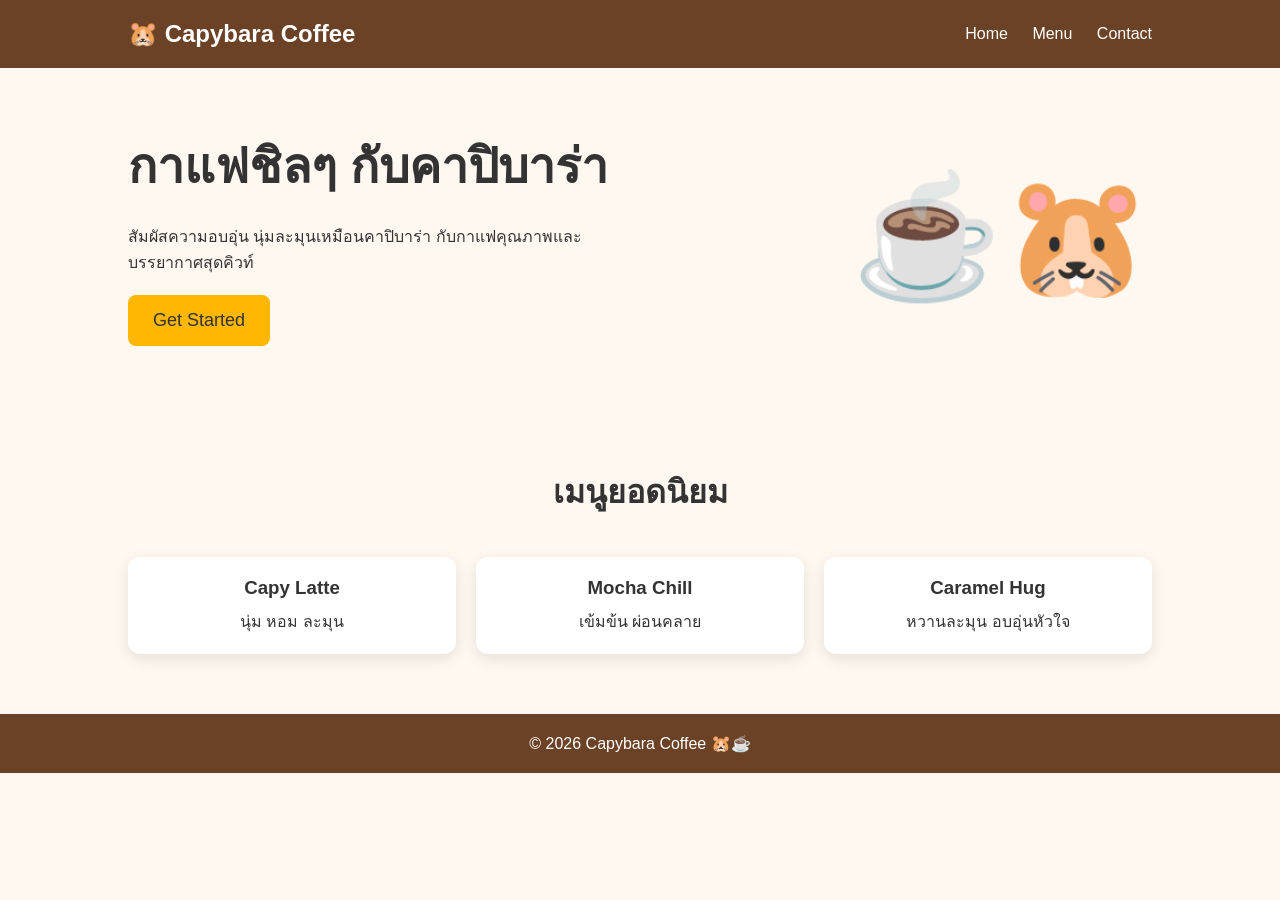
==== 08_my-landing-page/index.html @ ebf1319b "add homework tailwind" ====
<!doctype html>
<html lang="th">
  <head>
    <meta charset="UTF-8" />
    <meta name="viewport" content="width=device-width, initial-scale=1.0" />
    <title>Capybara Coffee</title>
    <style>
      * {
        margin: 0;
        padding: 0;
        box-sizing: border-box;
        font-family: "Segoe UI", sans-serif;
      }

      body {
        background: #fff8f0;
        color: #333;
      }

      header {
        display: flex;
        justify-content: space-between;
        align-items: center;
        padding: 20px 10%;
        background: #6b4226;
        color: white;
      }

      .logo {
        font-size: 24px;
        font-weight: bold;
      }

      nav a {
        margin-left: 20px;
        text-decoration: none;
        color: white;
        font-weight: 500;
      }

      .hero {
        display: flex;
        align-items: center;
        justify-content: space-between;
        padding: 60px 10%;
        flex-wrap: wrap;
      }

      .hero-text {
        max-width: 500px;
      }

      .hero-text h1 {
        font-size: 48px;
        margin-bottom: 20px;
      }

      .hero-text p {
        margin-bottom: 20px;
        line-height: 1.6;
      }

      .cta-btn {
        background: #ffb703;
        color: #333;
        padding: 15px 25px;
        border: none;
        border-radius: 8px;
        font-size: 18px;
        cursor: pointer;
        transition: 0.3s;
        text-decoration: none;
        display: inline-block;
      }

      .cta-btn:hover {
        background: #fb8500;
        color: white;
      }

      .hero-img {
        font-size: 120px;
      }

      .menu {
        padding: 60px 10%;
        text-align: center;
      }

      .menu h2 {
        margin-bottom: 40px;
        font-size: 32px;
      }

      .menu-grid {
        display: grid;
        grid-template-columns: repeat(auto-fit, minmax(200px, 1fr));
        gap: 20px;
      }

      .card {
        background: white;
        padding: 20px;
        border-radius: 12px;
        box-shadow: 0 5px 15px rgba(0, 0, 0, 0.1);
      }

      .card h3 {
        margin-bottom: 10px;
      }

      footer {
        text-align: center;
        padding: 20px;
        background: #6b4226;
        color: white;
      }

      @media (max-width: 768px) {
        .hero {
          text-align: center;
        }

        .hero-text h1 {
          font-size: 36px;
        }

        .hero-img {
          margin-top: 20px;
        }
      }
    </style>
  </head>
  <body>
    <header>
      <div class="logo">🐹 Capybara Coffee</div>
      <nav>
        <a href="#">Home</a>
        <a href="#">Menu</a>
        <a href="#">Contact</a>
      </nav>
    </header>

    <section class="hero">
      <div class="hero-text">
        <h1>กาแฟชิลๆ กับคาปิบาร่า</h1>
        <p>
          สัมผัสความอบอุ่น นุ่มละมุนเหมือนคาปิบาร่า
          กับกาแฟคุณภาพและบรรยากาศสุดคิวท์
        </p>
        <a href="#" class="cta-btn">Get Started</a>
      </div>
      <div class="hero-img">☕🐹</div>
    </section>

    <section class="menu">
      <h2>เมนูยอดนิยม</h2>
      <div class="menu-grid">
        <div class="card">
          <h3>Capy Latte</h3>
          <p>นุ่ม หอม ละมุน</p>
        </div>
        <div class="card">
          <h3>Mocha Chill</h3>
          <p>เข้มข้น ผ่อนคลาย</p>
        </div>
        <div class="card">
          <h3>Caramel Hug</h3>
          <p>หวานละมุน อบอุ่นหัวใจ</p>
        </div>
      </div>
    </section>

    <footer>© 2026 Capybara Coffee 🐹☕</footer>
  </body>
</html>
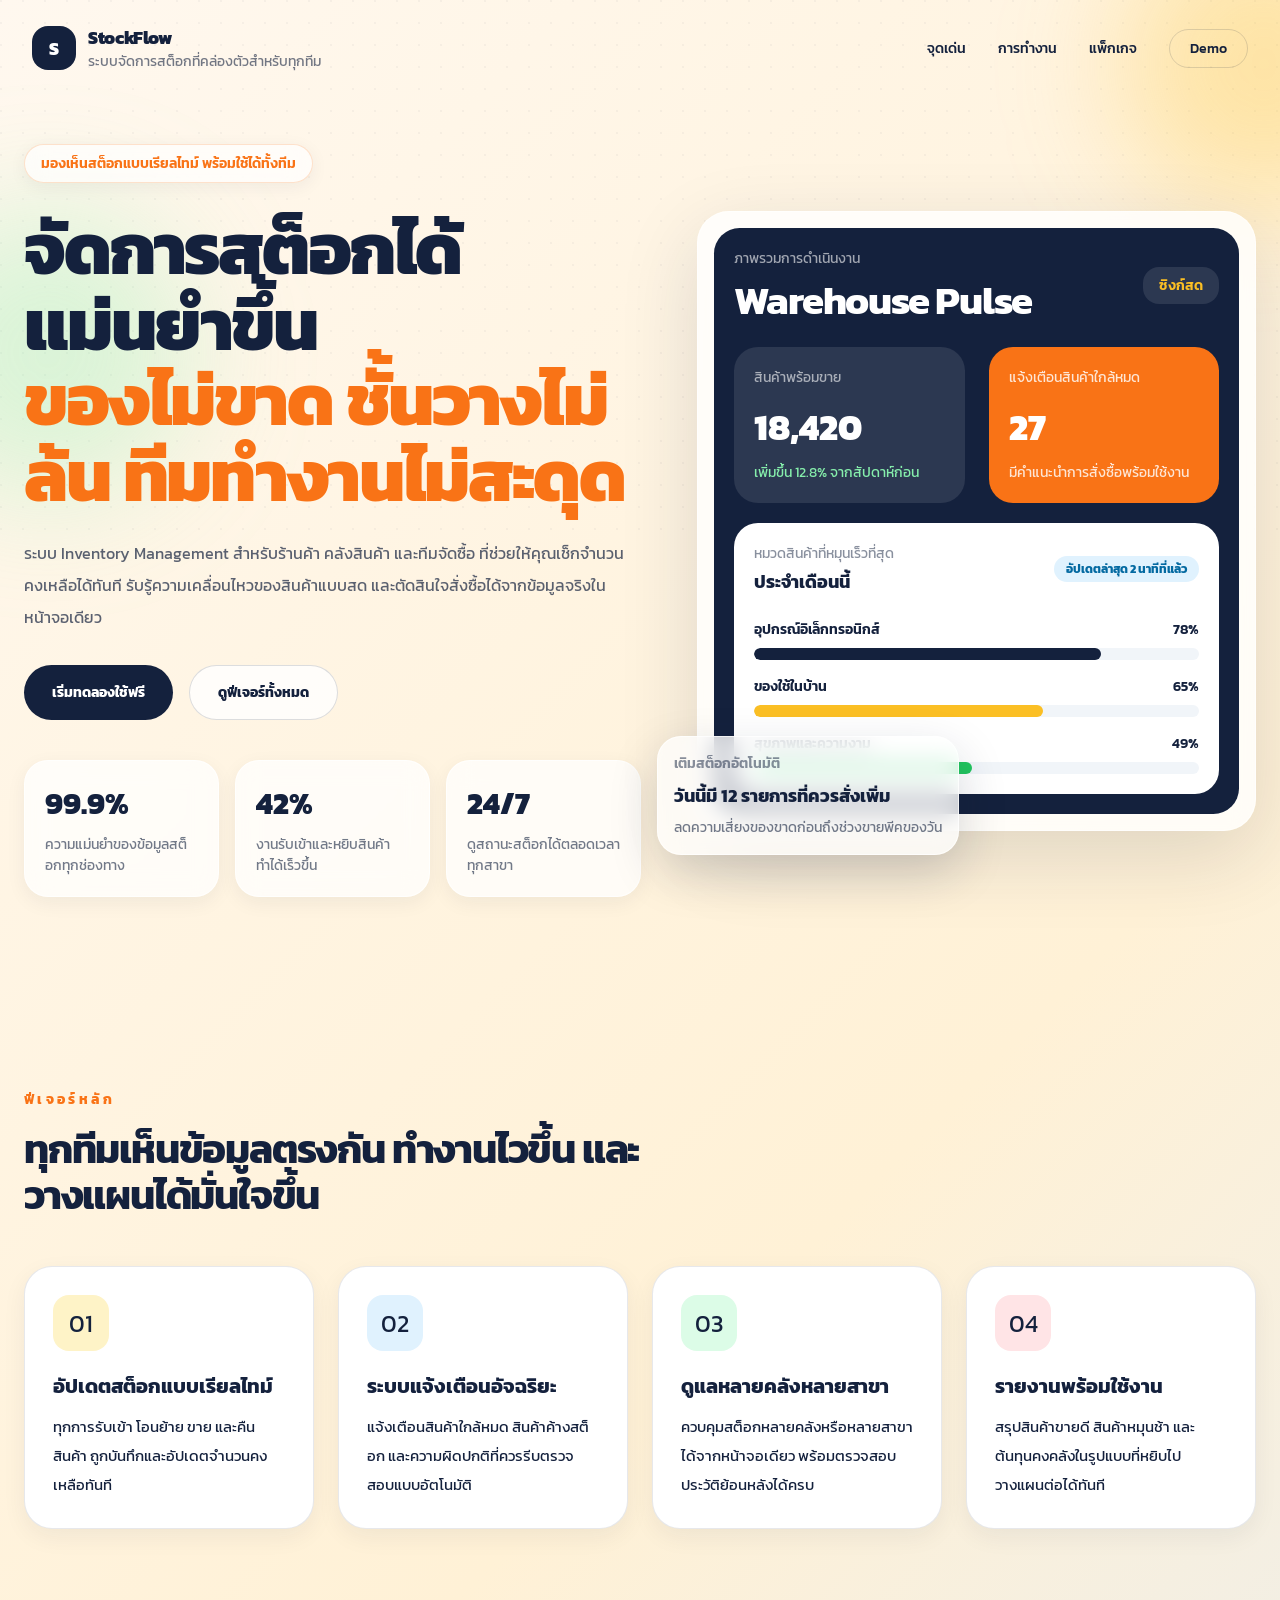
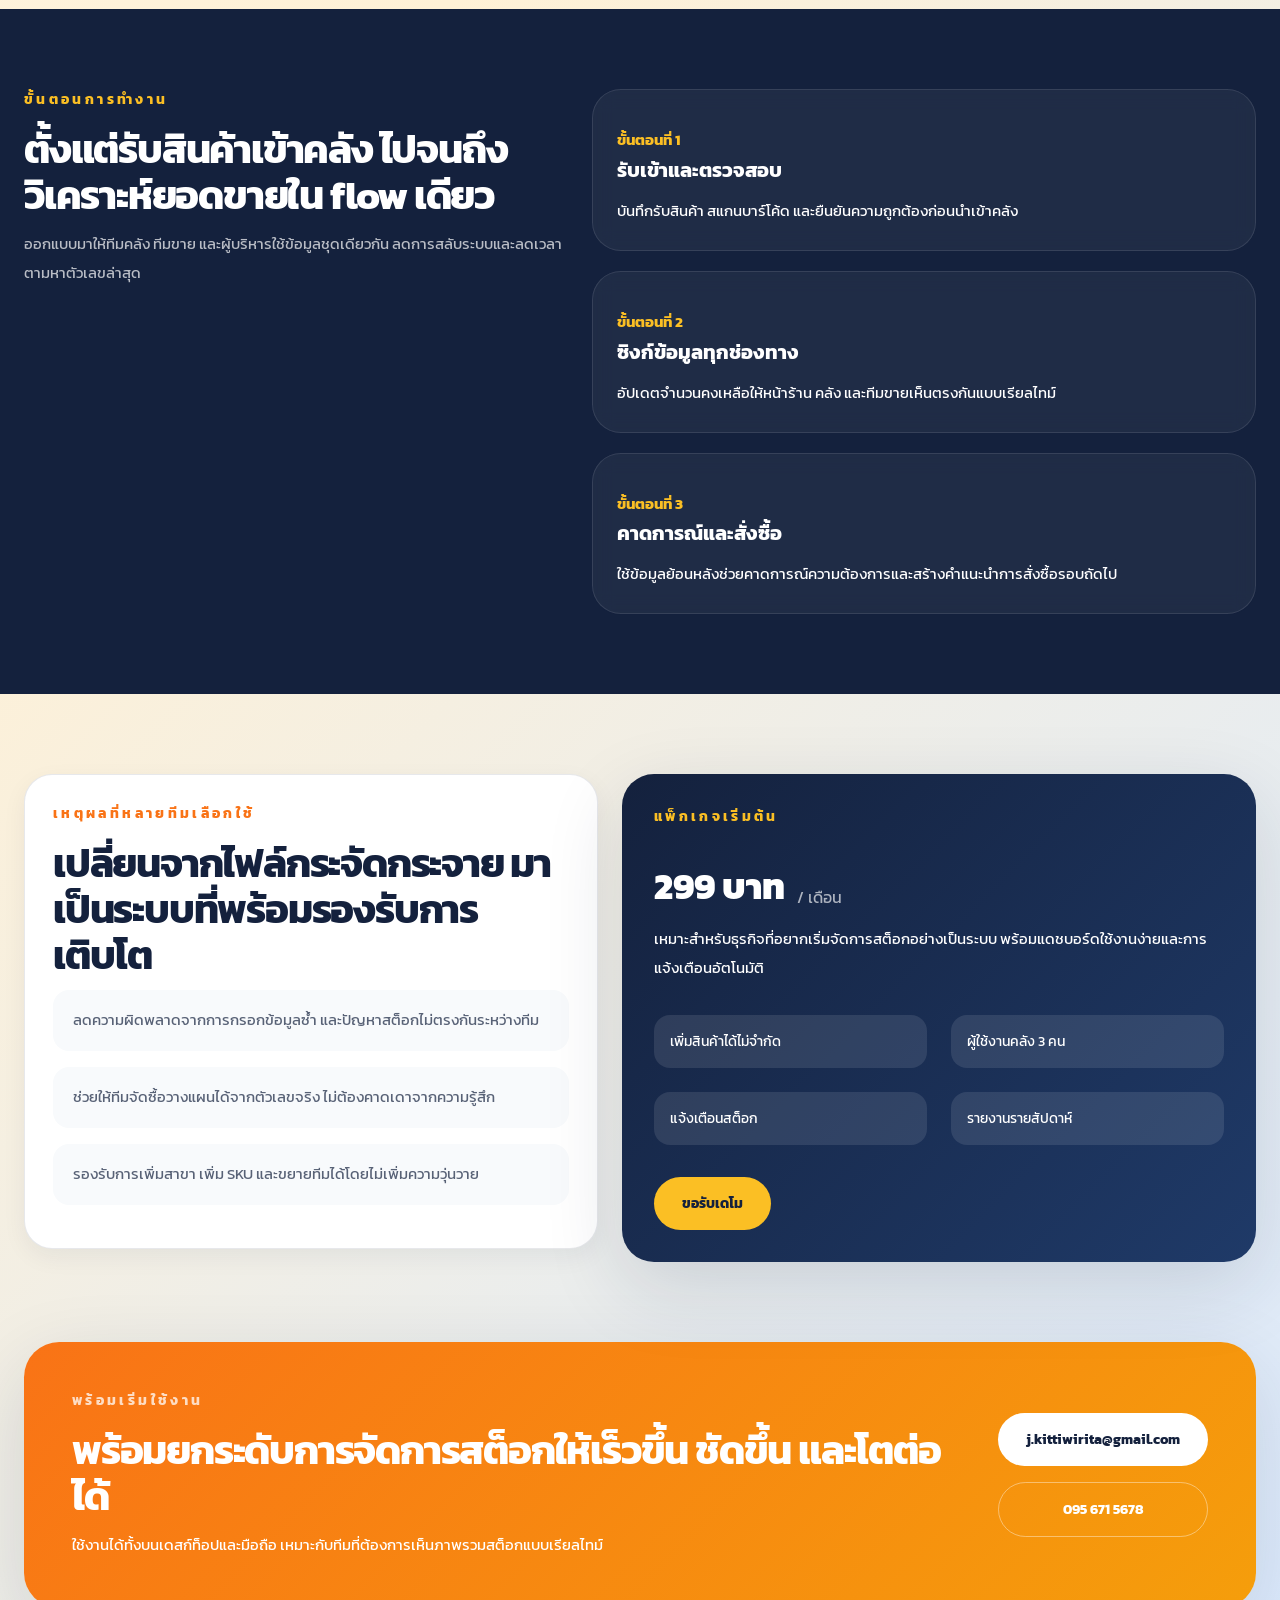
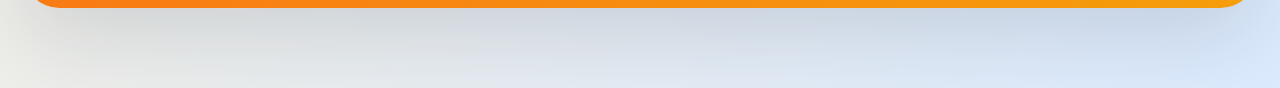
==== commit 0687a4d2: "edit files" ====
--- a/08_my-landing-page/index.html
+++ b/08_my-landing-page/index.html
@@ -1,176 +1,318 @@
-<!doctype html>
+﻿<!doctype html>
 <html lang="th">
   <head>
     <meta charset="UTF-8" />
     <meta name="viewport" content="width=device-width, initial-scale=1.0" />
-    <title>Capybara Coffee</title>
-    <style>
-      * {
-        margin: 0;
-        padding: 0;
-        box-sizing: border-box;
-        font-family: "Segoe UI", sans-serif;
-      }
-
-      body {
-        background: #fff8f0;
-        color: #333;
-      }
-
-      header {
-        display: flex;
-        justify-content: space-between;
-        align-items: center;
-        padding: 20px 10%;
-        background: #6b4226;
-        color: white;
-      }
-
-      .logo {
-        font-size: 24px;
-        font-weight: bold;
-      }
-
-      nav a {
-        margin-left: 20px;
-        text-decoration: none;
-        color: white;
-        font-weight: 500;
-      }
-
-      .hero {
-        display: flex;
-        align-items: center;
-        justify-content: space-between;
-        padding: 60px 10%;
-        flex-wrap: wrap;
-      }
-
-      .hero-text {
-        max-width: 500px;
-      }
-
-      .hero-text h1 {
-        font-size: 48px;
-        margin-bottom: 20px;
-      }
-
-      .hero-text p {
-        margin-bottom: 20px;
-        line-height: 1.6;
-      }
-
-      .cta-btn {
-        background: #ffb703;
-        color: #333;
-        padding: 15px 25px;
-        border: none;
-        border-radius: 8px;
-        font-size: 18px;
-        cursor: pointer;
-        transition: 0.3s;
-        text-decoration: none;
-        display: inline-block;
-      }
-
-      .cta-btn:hover {
-        background: #fb8500;
-        color: white;
-      }
-
-      .hero-img {
-        font-size: 120px;
-      }
-
-      .menu {
-        padding: 60px 10%;
-        text-align: center;
-      }
-
-      .menu h2 {
-        margin-bottom: 40px;
-        font-size: 32px;
-      }
-
-      .menu-grid {
-        display: grid;
-        grid-template-columns: repeat(auto-fit, minmax(200px, 1fr));
-        gap: 20px;
-      }
-
-      .card {
-        background: white;
-        padding: 20px;
-        border-radius: 12px;
-        box-shadow: 0 5px 15px rgba(0, 0, 0, 0.1);
-      }
-
-      .card h3 {
-        margin-bottom: 10px;
-      }
-
-      footer {
-        text-align: center;
-        padding: 20px;
-        background: #6b4226;
-        color: white;
-      }
-
-      @media (max-width: 768px) {
-        .hero {
-          text-align: center;
-        }
-
-        .hero-text h1 {
-          font-size: 36px;
-        }
-
-        .hero-img {
-          margin-top: 20px;
-        }
-      }
-    </style>
+    <title>StockFlow</title>
+    <link rel="preconnect" href="https://fonts.googleapis.com" />
+    <link rel="preconnect" href="https://fonts.gstatic.com" crossorigin />
+    <link
+      href="https://fonts.googleapis.com/css2?family=Kanit:wght@300;400;500;600;700;800&display=swap"
+      rel="stylesheet"
+    />
+    <link rel="stylesheet" href="css.css" />
   </head>
   <body>
-    <header>
-      <div class="logo">🐹 Capybara Coffee</div>
-      <nav>
-        <a href="#">Home</a>
-        <a href="#">Menu</a>
-        <a href="#">Contact</a>
-      </nav>
-    </header>
-
-    <section class="hero">
-      <div class="hero-text">
-        <h1>กาแฟชิลๆ กับคาปิบาร่า</h1>
-        <p>
-          สัมผัสความอบอุ่น นุ่มละมุนเหมือนคาปิบาร่า
-          กับกาแฟคุณภาพและบรรยากาศสุดคิวท์
-        </p>
-        <a href="#" class="cta-btn">Get Started</a>
-      </div>
-      <div class="hero-img">☕🐹</div>
-    </section>
-
-    <section class="menu">
-      <h2>เมนูยอดนิยม</h2>
-      <div class="menu-grid">
-        <div class="card">
-          <h3>Capy Latte</h3>
-          <p>นุ่ม หอม ละมุน</p>
+    <div class="page-shell">
+      <div class="bg-gradient"></div>
+      <div class="bg-grid"></div>
+      <div class="bg-orb bg-orb-right"></div>
+      <div class="bg-orb bg-orb-left"></div>
+
+      <header class="site-header container">
+        <div class="brand">
+          <div class="brand-mark">S</div>
+          <div>
+            <p class="brand-name">StockFlow</p>
+            <p class="brand-tagline">ระบบจัดการสต็อกที่คล่องตัวสำหรับทุกทีม</p>
+          </div>
         </div>
-        <div class="card">
-          <h3>Mocha Chill</h3>
-          <p>เข้มข้น ผ่อนคลาย</p>
-        </div>
-        <div class="card">
-          <h3>Caramel Hug</h3>
-          <p>หวานละมุน อบอุ่นหัวใจ</p>
-        </div>
-      </div>
-    </section>
-
-    <footer>© 2026 Capybara Coffee 🐹☕</footer>
+
+        <nav class="main-nav">
+          <a href="#features">จุดเด่น</a>
+          <a href="#workflow">การทำงาน</a>
+          <a href="#pricing">แพ็กเกจ</a>
+          <a class="nav-button" href="#contact">Demo</a>
+        </nav>
+      </header>
+
+      <main>
+        <section class="hero container">
+          <div class="hero-copy">
+            <span class="eyebrow"
+              >มองเห็นสต็อกแบบเรียลไทม์ พร้อมใช้ได้ทั้งทีม</span
+            >
+            <h1>
+              จัดการสต็อกได้แม่นยำขึ้น
+              <span>ของไม่ขาด ชั้นวางไม่ล้น ทีมทำงานไม่สะดุด</span>
+            </h1>
+            <p class="hero-text">
+              ระบบ Inventory Management สำหรับร้านค้า คลังสินค้า และทีมจัดซื้อ
+              ที่ช่วยให้คุณเช็กจำนวนคงเหลือได้ทันที
+              รับรู้ความเคลื่อนไหวของสินค้าแบบสด
+              และตัดสินใจสั่งซื้อได้จากข้อมูลจริงในหน้าจอเดียว
+            </p>
+
+            <div class="hero-actions">
+              <a class="button button-primary" href="#contact"
+                >เริ่มทดลองใช้ฟรี</a
+              >
+              <a class="button button-secondary" href="#features"
+                >ดูฟีเจอร์ทั้งหมด</a
+              >
+            </div>
+
+            <div class="stats-grid">
+              <article class="stat-card">
+                <p class="stat-number">99.9%</p>
+                <p class="stat-label">ความแม่นยำของข้อมูลสต็อกทุกช่องทาง</p>
+              </article>
+              <article class="stat-card">
+                <p class="stat-number">42%</p>
+                <p class="stat-label">งานรับเข้าและหยิบสินค้าทำได้เร็วขึ้น</p>
+              </article>
+              <article class="stat-card">
+                <p class="stat-number">24/7</p>
+                <p class="stat-label">ดูสถานะสต็อกได้ตลอดเวลาทุกสาขา</p>
+              </article>
+            </div>
+          </div>
+
+          <div class="hero-visual">
+            <div class="dashboard-frame">
+              <div class="dashboard-panel">
+                <div class="panel-header">
+                  <div>
+                    <p class="panel-label">ภาพรวมการดำเนินงาน</p>
+                    <h2>Warehouse Pulse</h2>
+                  </div>
+                  <div class="live-badge">ซิงก์สด</div>
+                </div>
+
+                <div class="summary-grid">
+                  <article class="summary-card summary-card-dark">
+                    <p class="panel-label">สินค้าพร้อมขาย</p>
+                    <p class="summary-number">18,420</p>
+                    <p class="summary-note is-positive">
+                      เพิ่มขึ้น 12.8% จากสัปดาห์ก่อน
+                    </p>
+                  </article>
+                  <article class="summary-card summary-card-alert">
+                    <p class="panel-label alert-text">แจ้งเตือนสินค้าใกล้หมด</p>
+                    <p class="summary-number">27</p>
+                    <p class="summary-note alert-text">
+                      มีคำแนะนำการสั่งซื้อพร้อมใช้งาน
+                    </p>
+                  </article>
+                </div>
+
+                <div class="category-card">
+                  <div class="panel-header">
+                    <div>
+                      <p class="category-label">หมวดสินค้าที่หมุนเร็วที่สุด</p>
+                      <p class="category-title">ประจำเดือนนี้</p>
+                    </div>
+                    <span class="mini-badge">อัปเดตล่าสุด 2 นาทีที่แล้ว</span>
+                  </div>
+
+                  <div class="progress-list">
+                    <div class="progress-item">
+                      <div class="progress-meta">
+                        <span>อุปกรณ์อิเล็กทรอนิกส์</span>
+                        <span>78%</span>
+                      </div>
+                      <div class="progress-track">
+                        <div class="progress-fill fill-78"></div>
+                      </div>
+                    </div>
+                    <div class="progress-item">
+                      <div class="progress-meta">
+                        <span>ของใช้ในบ้าน</span>
+                        <span>65%</span>
+                      </div>
+                      <div class="progress-track">
+                        <div class="progress-fill fill-65 fill-amber"></div>
+                      </div>
+                    </div>
+                    <div class="progress-item">
+                      <div class="progress-meta">
+                        <span>สุขภาพและความงาม</span>
+                        <span>49%</span>
+                      </div>
+                      <div class="progress-track">
+                        <div class="progress-fill fill-49 fill-green"></div>
+                      </div>
+                    </div>
+                  </div>
+                </div>
+              </div>
+            </div>
+
+            <div class="floating-card">
+              <p class="floating-label">เติมสต็อกอัตโนมัติ</p>
+              <p class="floating-title">วันนี้มี 12 รายการที่ควรสั่งเพิ่ม</p>
+              <p class="floating-text">
+                ลดความเสี่ยงของขาดก่อนถึงช่วงขายพีคของวัน
+              </p>
+            </div>
+          </div>
+        </section>
+
+        <section id="features" class="section container">
+          <div class="section-head">
+            <p class="section-kicker">ฟีเจอร์หลัก</p>
+            <h2>ทุกทีมเห็นข้อมูลตรงกัน ทำงานไวขึ้น และวางแผนได้มั่นใจขึ้น</h2>
+          </div>
+
+          <div class="feature-grid">
+            <article class="feature-card">
+              <div class="feature-icon icon-amber">01</div>
+              <h3>อัปเดตสต็อกแบบเรียลไทม์</h3>
+              <p>
+                ทุกการรับเข้า โอนย้าย ขาย และคืนสินค้า
+                ถูกบันทึกและอัปเดตจำนวนคงเหลือทันที
+              </p>
+            </article>
+            <article class="feature-card">
+              <div class="feature-icon icon-sky">02</div>
+              <h3>ระบบแจ้งเตือนอัจฉริยะ</h3>
+              <p>
+                แจ้งเตือนสินค้าใกล้หมด สินค้าค้างสต็อก
+                และความผิดปกติที่ควรรีบตรวจสอบแบบอัตโนมัติ
+              </p>
+            </article>
+            <article class="feature-card">
+              <div class="feature-icon icon-green">03</div>
+              <h3>ดูแลหลายคลังหลายสาขา</h3>
+              <p>
+                ควบคุมสต็อกหลายคลังหรือหลายสาขาได้จากหน้าจอเดียว
+                พร้อมตรวจสอบประวัติย้อนหลังได้ครบ
+              </p>
+            </article>
+            <article class="feature-card">
+              <div class="feature-icon icon-rose">04</div>
+              <h3>รายงานพร้อมใช้งาน</h3>
+              <p>
+                สรุปสินค้าขายดี สินค้าหมุนช้า
+                และต้นทุนคงคลังในรูปแบบที่หยิบไปวางแผนต่อได้ทันที
+              </p>
+            </article>
+          </div>
+        </section>
+
+        <section id="workflow" class="section section-dark">
+          <div class="container workflow-grid">
+            <div class="section-head dark-head">
+              <p class="section-kicker gold-text">ขั้นตอนการทำงาน</p>
+              <h2>
+                ตั้งแต่รับสินค้าเข้าคลัง ไปจนถึงวิเคราะห์ยอดขายใน flow เดียว
+              </h2>
+              <p class="section-description">
+                ออกแบบมาให้ทีมคลัง ทีมขาย และผู้บริหารใช้ข้อมูลชุดเดียวกัน
+                ลดการสลับระบบและลดเวลาตามหาตัวเลขล่าสุด
+              </p>
+            </div>
+
+            <div class="workflow-list">
+              <article class="workflow-card">
+                <p class="workflow-step">ขั้นตอนที่ 1</p>
+                <h3>รับเข้าและตรวจสอบ</h3>
+                <p>
+                  บันทึกรับสินค้า สแกนบาร์โค้ด
+                  และยืนยันความถูกต้องก่อนนำเข้าคลัง
+                </p>
+              </article>
+              <article class="workflow-card">
+                <p class="workflow-step">ขั้นตอนที่ 2</p>
+                <h3>ซิงก์ข้อมูลทุกช่องทาง</h3>
+                <p>
+                  อัปเดตจำนวนคงเหลือให้หน้าร้าน คลัง
+                  และทีมขายเห็นตรงกันแบบเรียลไทม์
+                </p>
+              </article>
+              <article class="workflow-card">
+                <p class="workflow-step">ขั้นตอนที่ 3</p>
+                <h3>คาดการณ์และสั่งซื้อ</h3>
+                <p>
+                  ใช้ข้อมูลย้อนหลังช่วยคาดการณ์ความต้องการและสร้างคำแนะนำการสั่งซื้อรอบถัดไป
+                </p>
+              </article>
+            </div>
+          </div>
+        </section>
+
+        <section id="pricing" class="section container">
+          <div class="pricing-grid">
+            <article class="benefit-card">
+              <p class="section-kicker">เหตุผลที่หลายทีมเลือกใช้</p>
+              <h2>
+                เปลี่ยนจากไฟล์กระจัดกระจาย มาเป็นระบบที่พร้อมรองรับการเติบโต
+              </h2>
+              <ul class="benefit-list">
+                <li>
+                  ลดความผิดพลาดจากการกรอกข้อมูลซ้ำ
+                  และปัญหาสต็อกไม่ตรงกันระหว่างทีม
+                </li>
+                <li>
+                  ช่วยให้ทีมจัดซื้อวางแผนได้จากตัวเลขจริง
+                  ไม่ต้องคาดเดาจากความรู้สึก
+                </li>
+                <li>
+                  รองรับการเพิ่มสาขา เพิ่ม SKU
+                  และขยายทีมได้โดยไม่เพิ่มความวุ่นวาย
+                </li>
+              </ul>
+            </article>
+
+            <article class="plan-card">
+              <p class="section-kicker gold-text">แพ็กเกจเริ่มต้น</p>
+              <div class="price-row">
+                <span class="price">299 บาท</span>
+                <span class="price-unit">/ เดือน</span>
+              </div>
+              <p class="plan-text">
+                เหมาะสำหรับธุรกิจที่อยากเริ่มจัดการสต็อกอย่างเป็นระบบ
+                พร้อมแดชบอร์ดใช้งานง่ายและการแจ้งเตือนอัตโนมัติ
+              </p>
+
+              <div class="plan-grid">
+                <div class="plan-item">เพิ่มสินค้าได้ไม่จำกัด</div>
+                <div class="plan-item">ผู้ใช้งานคลัง 3 คน</div>
+                <div class="plan-item">แจ้งเตือนสต็อก</div>
+                <div class="plan-item">รายงานรายสัปดาห์</div>
+              </div>
+
+              <a class="button button-gold" href="#contact">ขอรับเดโม</a>
+            </article>
+          </div>
+        </section>
+
+        <section id="contact" class="contact-section container">
+          <div class="contact-card">
+            <div>
+              <p class="section-kicker light-kicker">พร้อมเริ่มใช้งาน</p>
+              <h2>พร้อมยกระดับการจัดการสต็อกให้เร็วขึ้น ชัดขึ้น และโตต่อได้</h2>
+              <p class="contact-text">
+                ใช้งานได้ทั้งบนเดสก์ท็อปและมือถือ
+                เหมาะกับทีมที่ต้องการเห็นภาพรวมสต็อกแบบเรียลไทม์
+              </p>
+            </div>
+
+            <div class="contact-actions">
+              <a
+                class="button contact-button-primary"
+                href="mailto:j.kittiwirita@gmail.com"
+                >j.kittiwirita@gmail.com</a
+              >
+              <a
+                class="button contact-button-secondary"
+                href="tel:+660956715678"
+                >095 671 5678</a
+              >
+            </div>
+          </div>
+        </section>
+      </main>
+    </div>
   </body>
 </html>
--- a/08_my-landing-page/css.css
+++ b/08_my-landing-page/css.css
@@ -0,0 +1,750 @@
+﻿:root {
+  --ink: #14213d;
+  --sand: #fff8ef;
+  --ember: #f97316;
+  --gold: #fbbf24;
+  --mist: #e0f2fe;
+  --white: #ffffff;
+  --text-soft: rgba(20, 33, 61, 0.7);
+  --text-muted: rgba(20, 33, 61, 0.6);
+  --border-soft: rgba(20, 33, 61, 0.1);
+  --shadow-soft: 0 25px 80px rgba(20, 33, 61, 0.14);
+}
+
+* {
+  box-sizing: border-box;
+}
+
+html {
+  scroll-behavior: smooth;
+}
+
+body {
+  margin: 0;
+  font-family: "Kanit", sans-serif;
+  background: var(--sand);
+  color: var(--ink);
+  -webkit-font-smoothing: antialiased;
+  text-rendering: optimizeLegibility;
+}
+
+a {
+  color: inherit;
+  text-decoration: none;
+}
+
+p,
+h1,
+h2,
+h3 {
+  margin: 0;
+}
+
+.page-shell {
+  position: relative;
+  overflow: hidden;
+}
+
+.container {
+  width: min(100% - 3rem, 80rem);
+  margin-inline: auto;
+}
+
+.bg-gradient,
+.bg-grid,
+.bg-orb {
+  pointer-events: none;
+  position: absolute;
+  z-index: -1;
+}
+
+.bg-gradient {
+  inset: 0;
+  background: linear-gradient(135deg, #fff8ef 0%, #fff1d6 45%, #dbeafe 100%);
+}
+
+.bg-grid {
+  inset-inline: 0;
+  top: 0;
+  height: 34rem;
+  opacity: 0.5;
+  background-image: radial-gradient(circle at 1px 1px, rgba(20, 33, 61, 0.08) 1px, transparent 0);
+  background-size: 22px 22px;
+}
+
+.bg-orb {
+  width: 18rem;
+  height: 18rem;
+  border-radius: 9999px;
+  filter: blur(60px);
+}
+
+.bg-orb-right {
+  top: -5rem;
+  right: -8rem;
+  background: rgba(251, 191, 36, 0.3);
+}
+
+.bg-orb-left {
+  top: 13rem;
+  left: -6rem;
+  background: rgba(134, 239, 172, 0.3);
+}
+
+.site-header {
+  display: flex;
+  align-items: center;
+  justify-content: space-between;
+  padding-block: 1.5rem;
+}
+
+.brand {
+  display: flex;
+  align-items: center;
+  gap: 0.75rem;
+}
+
+.brand-mark {
+  display: grid;
+  place-items: center;
+  width: 2.75rem;
+  height: 2.75rem;
+  border-radius: 1rem;
+  background: var(--ink);
+  color: var(--white);
+  font-size: 1.125rem;
+  font-weight: 800;
+}
+
+.brand-name {
+  font-size: 1.125rem;
+  font-weight: 800;
+  letter-spacing: -0.02em;
+}
+
+.brand-tagline {
+  font-size: 0.875rem;
+  color: var(--text-muted);
+}
+
+.main-nav {
+  display: none;
+  align-items: center;
+  gap: 2rem;
+  font-size: 0.875rem;
+  font-weight: 500;
+}
+
+.main-nav a {
+  transition: color 0.2s ease, border-color 0.2s ease;
+}
+
+.main-nav a:hover {
+  color: var(--ember);
+}
+
+.nav-button {
+  border: 1px solid rgba(20, 33, 61, 0.15);
+  border-radius: 9999px;
+  padding: 0.5rem 1.25rem;
+}
+
+.hero {
+  display: grid;
+  gap: 3.5rem;
+  align-items: center;
+  padding-top: 2rem;
+  padding-bottom: 5rem;
+}
+
+.eyebrow {
+  display: inline-flex;
+  align-items: center;
+  padding: 0.5rem 1rem;
+  border: 1px solid rgba(249, 115, 22, 0.2);
+  border-radius: 9999px;
+  background: rgba(255, 255, 255, 0.7);
+  color: var(--ember);
+  font-size: 0.875rem;
+  font-weight: 600;
+  backdrop-filter: blur(12px);
+  box-shadow: 0 4px 18px rgba(20, 33, 61, 0.06);
+}
+
+.hero h1 {
+  margin-top: 1.75rem;
+  max-width: 42rem;
+  font-size: clamp(2.5rem, 6vw, 4.5rem);
+  line-height: 1.05;
+  letter-spacing: -0.03em;
+  font-weight: 800;
+}
+
+.hero h1 span {
+  display: block;
+  color: var(--ember);
+}
+
+.hero-text {
+  margin-top: 1.5rem;
+  max-width: 38rem;
+  color: var(--text-soft);
+  font-size: 1rem;
+  line-height: 2;
+}
+
+.hero-actions,
+.contact-actions {
+  display: flex;
+  flex-direction: column;
+  gap: 1rem;
+  margin-top: 2rem;
+}
+
+.button {
+  display: inline-flex;
+  justify-content: center;
+  align-items: center;
+  border-radius: 9999px;
+  padding: 1rem 1.75rem;
+  font-size: 0.875rem;
+  font-weight: 700;
+  transition: all 0.2s ease;
+}
+
+.button-primary {
+  background: var(--ink);
+  color: var(--white);
+}
+
+.button-primary:hover {
+  background: var(--ember);
+}
+
+.button-secondary {
+  border: 1px solid rgba(20, 33, 61, 0.15);
+  background: rgba(255, 255, 255, 0.8);
+}
+
+.button-secondary:hover {
+  border-color: var(--ink);
+  background: var(--white);
+}
+
+.stats-grid {
+  display: grid;
+  gap: 1rem;
+  margin-top: 2.5rem;
+}
+
+.stat-card,
+.floating-card {
+  border: 1px solid rgba(255, 255, 255, 0.7);
+  background: rgba(255, 255, 255, 0.75);
+  backdrop-filter: blur(12px);
+}
+
+.stat-card {
+  border-radius: 1.5rem;
+  padding: 1.25rem;
+  box-shadow: 0 6px 20px rgba(20, 33, 61, 0.06);
+}
+
+.stat-number {
+  font-size: 1.875rem;
+  font-weight: 800;
+}
+
+.stat-label {
+  margin-top: 0.5rem;
+  font-size: 0.875rem;
+  color: var(--text-muted);
+}
+
+.hero-visual {
+  position: relative;
+}
+
+.dashboard-frame {
+  border-radius: 2rem;
+  padding: 1rem;
+  border: 1px solid rgba(255, 255, 255, 0.6);
+  background: rgba(255, 255, 255, 0.8);
+  backdrop-filter: blur(12px);
+  box-shadow: var(--shadow-soft);
+}
+
+.dashboard-panel {
+  border-radius: 1.6rem;
+  padding: 1.25rem;
+  background: var(--ink);
+  color: var(--white);
+}
+
+.panel-header {
+  display: flex;
+  align-items: center;
+  justify-content: space-between;
+  gap: 1rem;
+}
+
+.panel-label {
+  font-size: 0.875rem;
+  color: rgba(255, 255, 255, 0.6);
+}
+
+.dashboard-panel h2,
+.section-head h2,
+.benefit-card h2,
+.contact-card h2 {
+  margin-top: 0.5rem;
+  font-size: clamp(2rem, 4vw, 2.5rem);
+  line-height: 1.15;
+  letter-spacing: -0.03em;
+}
+
+.live-badge {
+  border-radius: 1rem;
+  background: rgba(255, 255, 255, 0.1);
+  padding: 0.5rem 1rem;
+  color: var(--gold);
+  font-size: 0.875rem;
+  font-weight: 600;
+}
+
+.summary-grid,
+.plan-grid,
+.feature-grid,
+.pricing-grid,
+.workflow-grid {
+  display: grid;
+  gap: 1.5rem;
+}
+
+.summary-grid {
+  margin-top: 1.5rem;
+}
+
+.summary-card {
+  border-radius: 1.5rem;
+  padding: 1.25rem;
+}
+
+.summary-card-dark {
+  background: rgba(255, 255, 255, 0.1);
+}
+
+.summary-card-alert {
+  background: var(--ember);
+}
+
+.summary-number,
+.price {
+  margin-top: 0.75rem;
+  font-size: 2.25rem;
+  font-weight: 800;
+}
+
+.summary-note {
+  margin-top: 0.5rem;
+  font-size: 0.875rem;
+}
+
+.is-positive {
+  color: #86efac;
+}
+
+.alert-text {
+  color: rgba(255, 255, 255, 0.82);
+}
+
+.category-card {
+  margin-top: 1.25rem;
+  border-radius: 1.5rem;
+  background: var(--white);
+  color: var(--ink);
+  padding: 1.25rem;
+}
+
+.category-label {
+  font-size: 0.875rem;
+  color: rgba(20, 33, 61, 0.5);
+}
+
+.category-title {
+  margin-top: 0.25rem;
+  font-size: 1.125rem;
+  font-weight: 700;
+}
+
+.mini-badge {
+  border-radius: 9999px;
+  background: var(--mist);
+  color: #0369a1;
+  padding: 0.25rem 0.75rem;
+  font-size: 0.75rem;
+  font-weight: 700;
+}
+
+.progress-list {
+  margin-top: 1.5rem;
+  display: grid;
+  gap: 1rem;
+}
+
+.progress-meta {
+  display: flex;
+  justify-content: space-between;
+  gap: 1rem;
+  margin-bottom: 0.5rem;
+  font-size: 0.875rem;
+  font-weight: 600;
+}
+
+.progress-track {
+  height: 0.75rem;
+  border-radius: 9999px;
+  background: #f1f5f9;
+  overflow: hidden;
+}
+
+.progress-fill {
+  height: 100%;
+  border-radius: 9999px;
+  background: var(--ink);
+}
+
+.fill-78 {
+  width: 78%;
+}
+
+.fill-65 {
+  width: 65%;
+}
+
+.fill-49 {
+  width: 49%;
+}
+
+.fill-amber {
+  background: #fbbf24;
+}
+
+.fill-green {
+  background: #22c55e;
+}
+
+.floating-card {
+  position: absolute;
+  left: -1rem;
+  bottom: -1.5rem;
+  max-width: 20rem;
+  border-radius: 1.5rem;
+  padding: 1rem;
+  box-shadow: 0 18px 48px rgba(20, 33, 61, 0.18);
+}
+
+.floating-label {
+  font-size: 0.875rem;
+  font-weight: 600;
+  color: rgba(20, 33, 61, 0.5);
+}
+
+.floating-title {
+  margin-top: 0.5rem;
+  font-size: 1.125rem;
+  font-weight: 700;
+}
+
+.floating-text {
+  margin-top: 0.5rem;
+  font-size: 0.875rem;
+  color: var(--text-muted);
+}
+
+.section {
+  padding-block: 5rem;
+}
+
+.section-head {
+  max-width: 42rem;
+}
+
+.section-kicker {
+  font-size: 0.875rem;
+  font-weight: 700;
+  letter-spacing: 0.24em;
+  text-transform: uppercase;
+  color: var(--ember);
+}
+
+.section-head h2,
+.benefit-card h2,
+.contact-card h2 {
+  margin-top: 1rem;
+}
+
+.section-description,
+.contact-text,
+.feature-card p,
+.workflow-card p,
+.plan-text,
+.benefit-list li {
+  line-height: 1.9;
+}
+
+.feature-grid {
+  margin-top: 3rem;
+}
+
+.feature-card,
+.benefit-card {
+  border-radius: 1.75rem;
+  background: var(--white);
+  padding: 1.75rem;
+  border: 1px solid var(--border-soft);
+  box-shadow: 0 8px 24px rgba(20, 33, 61, 0.06);
+}
+
+.feature-icon {
+  display: grid;
+  place-items: center;
+  width: 3.5rem;
+  height: 3.5rem;
+  border-radius: 1rem;
+  margin-bottom: 1.25rem;
+  font-size: 1.5rem;
+}
+
+.icon-amber {
+  background: #fef3c7;
+}
+
+.icon-sky {
+  background: #e0f2fe;
+}
+
+.icon-green {
+  background: #dcfce7;
+}
+
+.icon-rose {
+  background: #ffe4e6;
+}
+
+.feature-card h3,
+.workflow-card h3 {
+  font-size: 1.25rem;
+  font-weight: 700;
+}
+
+.feature-card p,
+.workflow-card p,
+.plan-text,
+.section-description,
+.contact-text,
+.benefit-list {
+  margin-top: 0.75rem;
+  font-size: 0.95rem;
+}
+
+.section-dark {
+  background: var(--ink);
+  color: var(--white);
+}
+
+.dark-head,
+.plan-card {
+  color: var(--white);
+}
+
+.dark-head .section-description {
+  color: rgba(255, 255, 255, 0.7);
+}
+
+.gold-text {
+  color: var(--gold);
+}
+
+.workflow-list {
+  display: grid;
+  gap: 1.25rem;
+}
+
+.workflow-card {
+  border-radius: 1.8rem;
+  border: 1px solid rgba(255, 255, 255, 0.1);
+  background: rgba(255, 255, 255, 0.05);
+  backdrop-filter: blur(10px);
+  padding: 1.5rem;
+}
+
+.workflow-step {
+  color: var(--gold);
+  font-size: 0.875rem;
+  font-weight: 700;
+}
+
+.benefit-list {
+  display: grid;
+  gap: 1rem;
+  padding: 0;
+  list-style: none;
+  color: var(--text-soft);
+}
+
+.benefit-list li {
+  border-radius: 1rem;
+  background: #f8fafc;
+  padding: 1rem 1.25rem;
+}
+
+.plan-card {
+  border-radius: 2rem;
+  background: linear-gradient(135deg, #14213d 0%, #1f3a68 100%);
+  padding: 2rem;
+  box-shadow: var(--shadow-soft);
+}
+
+.price-row {
+  display: flex;
+  align-items: flex-end;
+  gap: 0.75rem;
+  margin-top: 1.25rem;
+}
+
+.price-unit {
+  padding-bottom: 0.25rem;
+  color: rgba(255, 255, 255, 0.65);
+}
+
+.plan-grid {
+  margin-top: 2rem;
+}
+
+.plan-item {
+  border-radius: 1rem;
+  background: rgba(255, 255, 255, 0.1);
+  padding: 1rem;
+  font-size: 0.875rem;
+}
+
+.button-gold {
+  margin-top: 2rem;
+  background: var(--gold);
+  color: var(--ink);
+}
+
+.button-gold:hover {
+  background: var(--white);
+}
+
+.contact-section {
+  padding-bottom: 5rem;
+}
+
+.contact-card {
+  display: grid;
+  gap: 2rem;
+  border-radius: 2.2rem;
+  background: linear-gradient(135deg, #f97316 0%, #f59e0b 100%);
+  color: var(--white);
+  padding: 3rem 2rem;
+  box-shadow: var(--shadow-soft);
+}
+
+.light-kicker {
+  color: rgba(255, 255, 255, 0.75);
+}
+
+.contact-button-primary {
+  background: var(--white);
+  color: var(--ink);
+}
+
+.contact-button-primary:hover {
+  background: var(--ink);
+  color: var(--white);
+}
+
+.contact-button-secondary {
+  border: 1px solid rgba(255, 255, 255, 0.4);
+  color: var(--white);
+}
+
+.contact-button-secondary:hover {
+  background: rgba(255, 255, 255, 0.1);
+}
+
+@media (min-width: 640px) {
+  .hero-actions,
+  .contact-actions {
+    flex-direction: row;
+  }
+
+  .stats-grid,
+  .summary-grid,
+  .plan-grid {
+    grid-template-columns: repeat(2, minmax(0, 1fr));
+  }
+
+  .stats-grid {
+    grid-template-columns: repeat(3, minmax(0, 1fr));
+  }
+
+  .contact-card {
+    padding-inline: 3rem;
+  }
+
+  .floating-card {
+    left: -2.5rem;
+  }
+}
+
+@media (min-width: 768px) {
+  .main-nav {
+    display: flex;
+  }
+
+  .feature-grid {
+    grid-template-columns: repeat(2, minmax(0, 1fr));
+  }
+}
+
+@media (min-width: 1024px) {
+  .site-header {
+    padding-inline: 0.5rem;
+  }
+
+  .hero {
+    grid-template-columns: 1.05fr 0.95fr;
+    padding-top: 3rem;
+    padding-bottom: 7rem;
+  }
+
+  .workflow-grid {
+    grid-template-columns: 0.9fr 1.1fr;
+    align-items: start;
+  }
+
+  .pricing-grid {
+    grid-template-columns: 0.95fr 1.05fr;
+    align-items: start;
+  }
+
+  .contact-card {
+    grid-template-columns: 1fr auto;
+    align-items: center;
+  }
+
+  .contact-actions {
+    flex-direction: column;
+    margin-top: 0;
+  }
+}
+
+@media (min-width: 1280px) {
+  .feature-grid {
+    grid-template-columns: repeat(4, minmax(0, 1fr));
+  }
+}
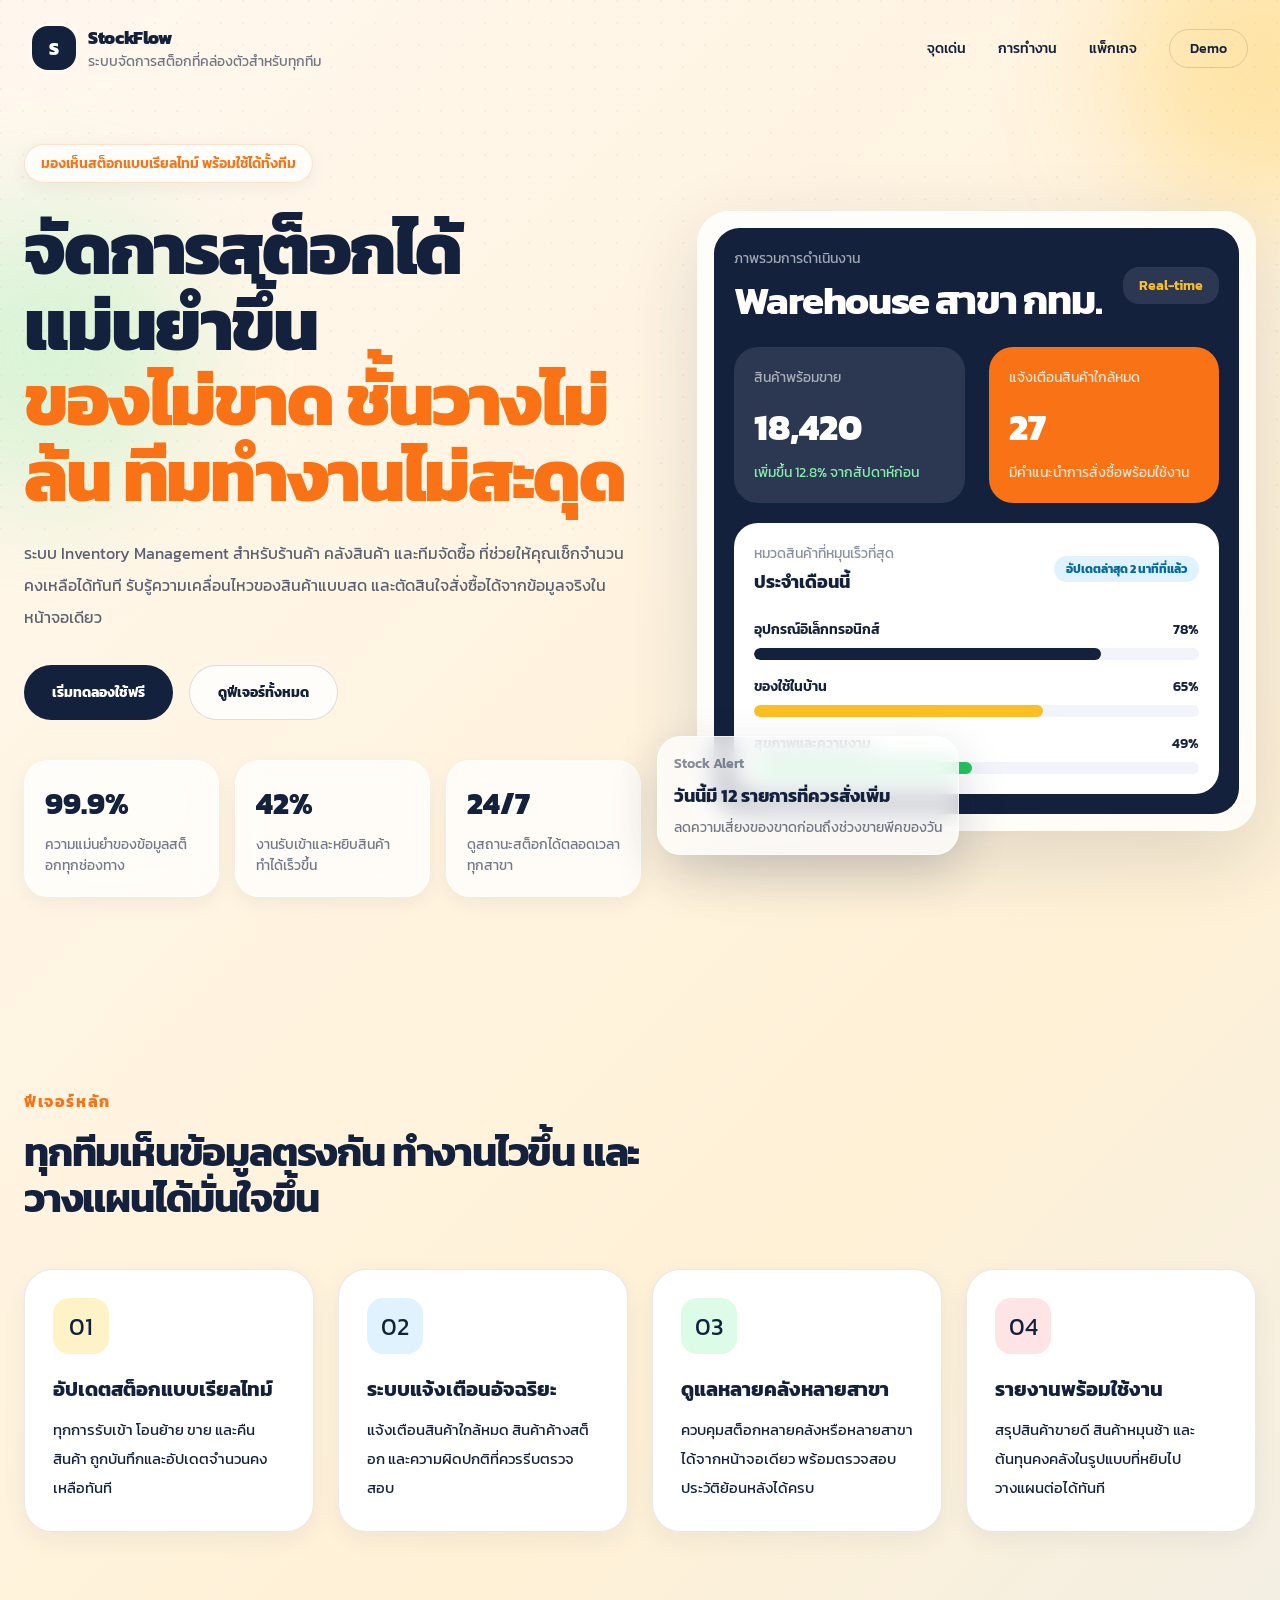
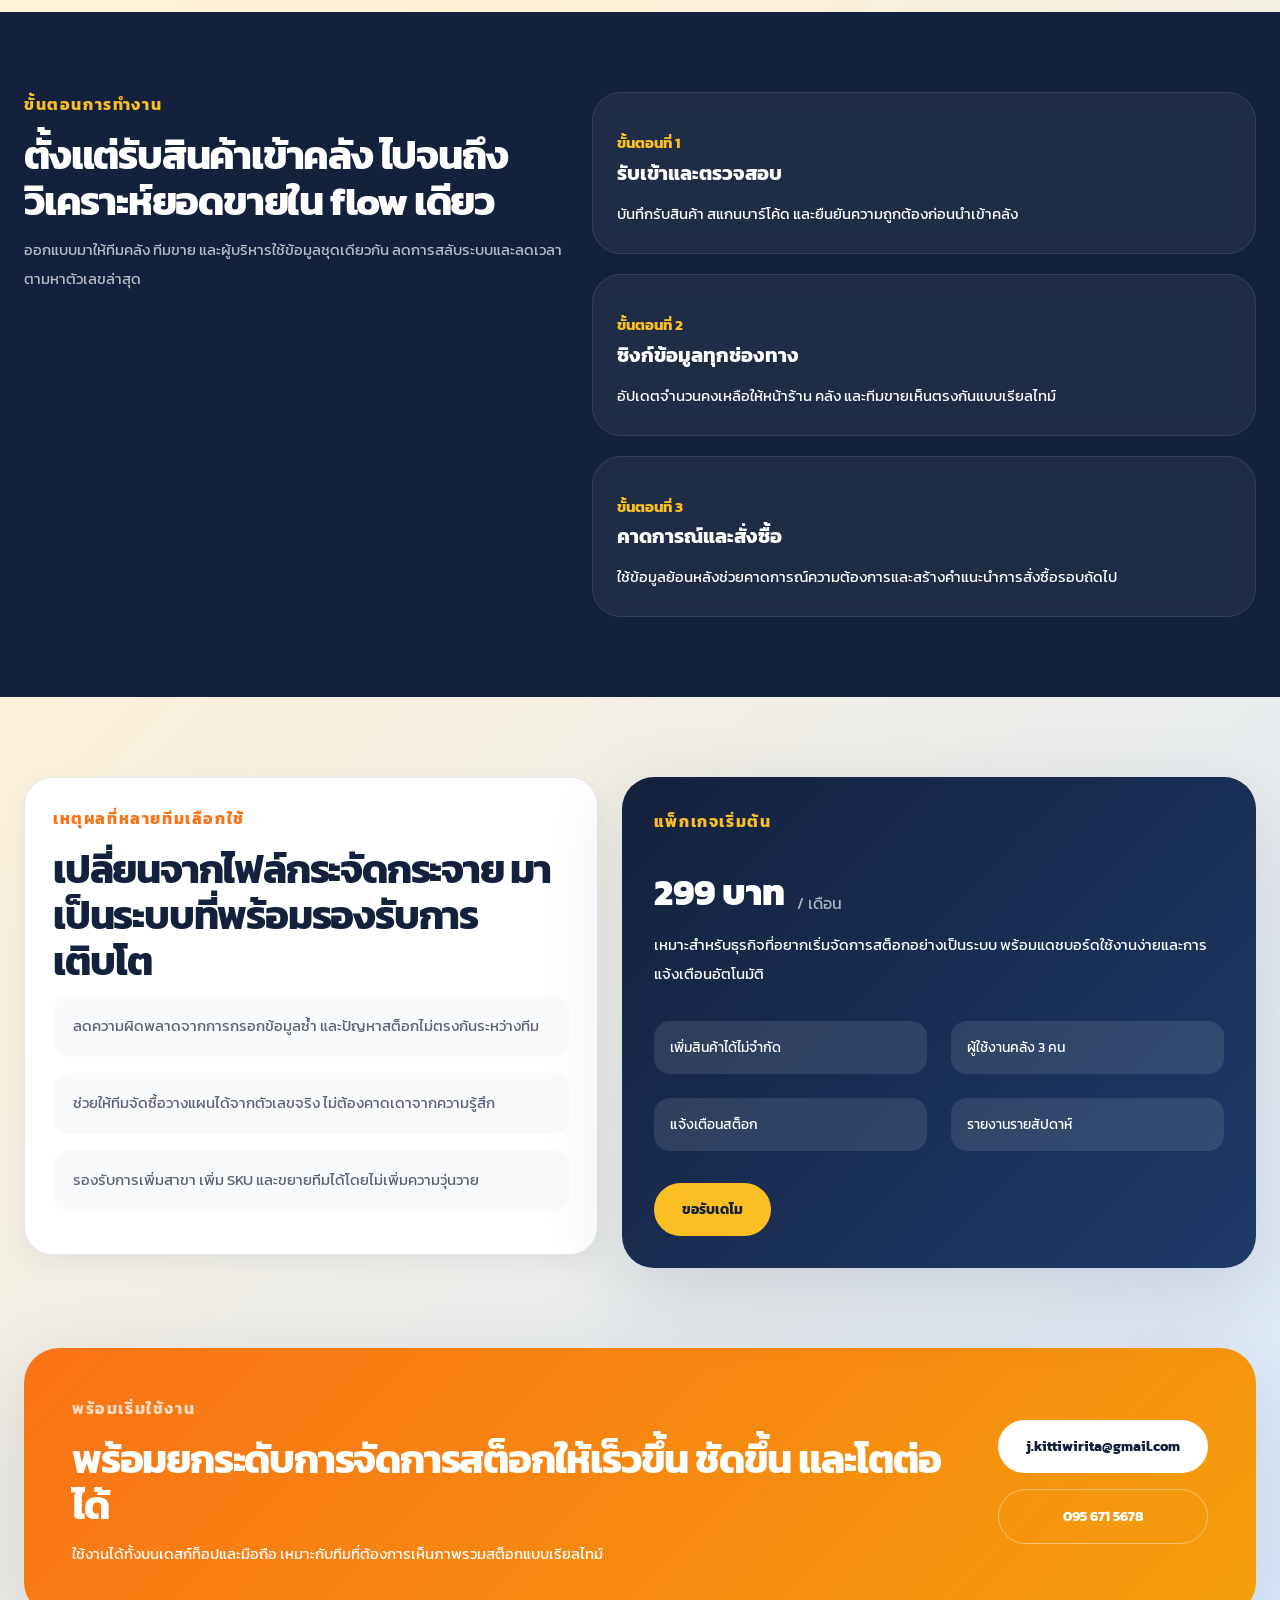
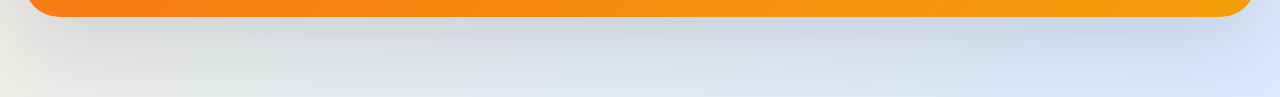
==== commit 4d9a8562: "edit text" ====
--- a/08_my-landing-page/index.html
+++ b/08_my-landing-page/index.html
@@ -7,7 +7,7 @@
     <link rel="preconnect" href="https://fonts.googleapis.com" />
     <link rel="preconnect" href="https://fonts.gstatic.com" crossorigin />
     <link
-      href="https://fonts.googleapis.com/css2?family=Kanit:wght@300;400;500;600;700;800&display=swap"
+      href="https://fonts.googleapis.com/css2?family=Kanit:ital,wght@0,100;0,200;0,300;0,400;0,500;0,600;0,700;0,800;0,900;1,100;1,200;1,300;1,400;1,500;1,600;1,700;1,800;1,900&display=swap"
       rel="stylesheet"
     />
     <link rel="stylesheet" href="css.css" />
@@ -84,9 +84,9 @@
                 <div class="panel-header">
                   <div>
                     <p class="panel-label">ภาพรวมการดำเนินงาน</p>
-                    <h2>Warehouse Pulse</h2>
+                    <h2>Warehouse สาขา กทม.</h2>
                   </div>
-                  <div class="live-badge">ซิงก์สด</div>
+                  <div class="live-badge">Real-time</div>
                 </div>
 
                 <div class="summary-grid">
@@ -149,7 +149,7 @@
             </div>
 
             <div class="floating-card">
-              <p class="floating-label">เติมสต็อกอัตโนมัติ</p>
+              <p class="floating-label">Stock Alert</p>
               <p class="floating-title">วันนี้มี 12 รายการที่ควรสั่งเพิ่ม</p>
               <p class="floating-text">
                 ลดความเสี่ยงของขาดก่อนถึงช่วงขายพีคของวัน
@@ -178,7 +178,7 @@
               <h3>ระบบแจ้งเตือนอัจฉริยะ</h3>
               <p>
                 แจ้งเตือนสินค้าใกล้หมด สินค้าค้างสต็อก
-                และความผิดปกติที่ควรรีบตรวจสอบแบบอัตโนมัติ
+                และความผิดปกติที่ควรรีบตรวจสอบ 
               </p>
             </article>
             <article class="feature-card">
--- a/08_my-landing-page/css.css
+++ b/08_my-landing-page/css.css
@@ -68,7 +68,11 @@
   top: 0;
   height: 34rem;
   opacity: 0.5;
-  background-image: radial-gradient(circle at 1px 1px, rgba(20, 33, 61, 0.08) 1px, transparent 0);
+  background-image: radial-gradient(
+    circle at 1px 1px,
+    rgba(20, 33, 61, 0.08) 1px,
+    transparent 0
+  );
   background-size: 22px 22px;
 }
 
@@ -136,7 +140,9 @@
 }
 
 .main-nav a {
-  transition: color 0.2s ease, border-color 0.2s ease;
+  transition:
+    color 0.2s ease,
+    border-color 0.2s ease;
 }
 
 .main-nav a:hover {
@@ -471,9 +477,9 @@
 }
 
 .section-kicker {
-  font-size: 0.875rem;
+  font-size: 1rem;
   font-weight: 700;
-  letter-spacing: 0.24em;
+  letter-spacing: 0.1em;
   text-transform: uppercase;
   color: var(--ember);
 }
